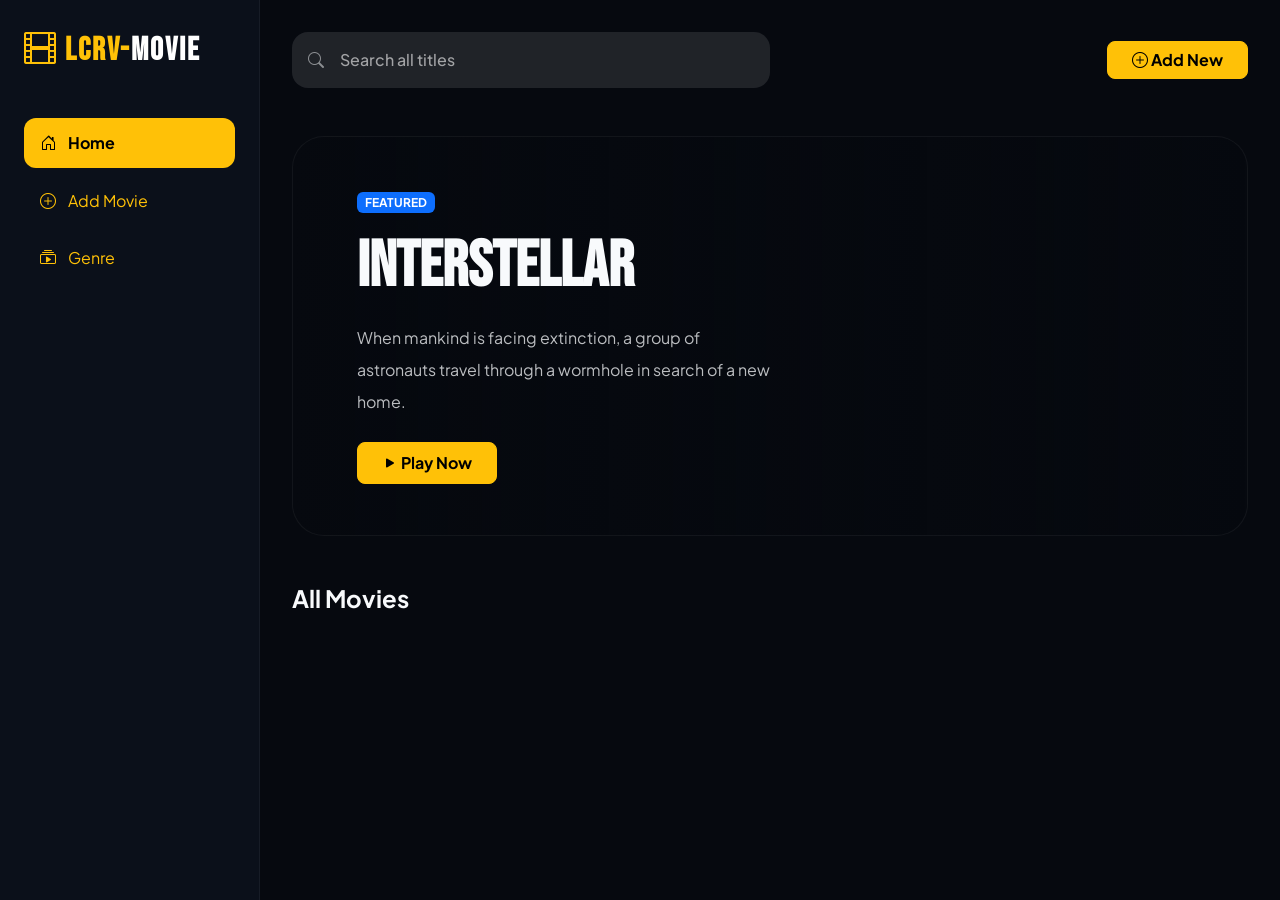
==== index.html @ ff9e3675 "first commit for project" ====
<!DOCTYPE html>
<html lang="en">

<head>
    <meta charset="UTF-8">
    <meta name="viewport" content="width=device-width, initial-scale=1.0">
    <title>Home</title>
    <link href="https://cdn.jsdelivr.net/npm/bootstrap-icons@1.11.3/font/bootstrap-icons.min.css" rel="stylesheet" />
    <link
        href="https://fonts.googleapis.com/css2?family=Plus+Jakarta+Sans:wght@300;400;500;600;700&family=Bebas+Neue&display=swap"
        rel="stylesheet" />
    <link rel="stylesheet" href="assets/libs/bootstrap/css/bootstrap.css">
    <link rel="stylesheet" href="assets/css/style.css">
</head>

<body>
    <!-- SIDEBAR -->
    <div class="sidebar d-none d-lg-block">
        <h2 class="brand mb-5 text-warning fw-bold" style="font-family:'Bebas Neue'; letter-spacing: 2px;"><i
                class="bi bi-film"></i> LCRV-<span class="text-white">MOVIE</span></h2>
        <nav>
            <a href="#" class="nav-link active"><i class="bi bi-house-door"></i> Home</a>
            <a href="#" class="nav-link" onclick="openAddModal()"><i class="bi bi-plus-circle"></i> Add Movie</a>
            <a href="#" class="nav-link"><i class="bi bi-collection-play" onclick="getGenreList()"></i>Genre</a>
        </nav>
    </div>

    <!-- MAIN CONTENT -->
    <div class="main-content">
        <div class="d-flex justify-content-between align-items-center mb-5">
            <div class="position-relative w-50">
                <i class="bi bi-search position-absolute top-50 start-0 translate-middle-y ms-3 opacity-50"></i>
                <input type="text" class="form-control ps-5 py-3 border-0 rounded-4 text-warning"
                    placeholder="Search all titles ">
            </div>
            <button class="btn btn-warning fw-bold px-4 rounded-3" onclick="openAddModal()">
                <i class="bi bi-plus-circle"></i> Add New</button>
        </div>

        <!-- Featured Section -->
        <div class="featured-hero">
            <div class="w-50">
                <span class="badge bg-primary mb-3">FEATURED</span>
                <h1 class="display-3 fw-bold mb-3" style="font-family:'Bebas Neue'">INTERSTELLAR</h1>
                <p class="opacity-75 mb-4 lh-lg">When mankind is facing extinction, a group of astronauts travel through
                    a wormhole in search of a new home.</p>
                <button class="btn btn-warning fw-bold px-4 py-2 rounded-3"><i class="bi bi-play-fill"></i> Play
                    Now</button>
            </div>
        </div>

        <!-- Movie card -->
        <h4 class="fw-bold mb-4">All Movies</h4>
        <div class="row g-4" id="movieCard"></div>
    </div>

    <!-- Create Modal -->
    <div class="modal fade" id="movieModal" tabindex="-1">
        <div class="modal-dialog modal-dialog-centered">
            <div class="modal-content p-3 border-0">
                <div class="modal-header border-0">
                    <h5 class="modal-title fw-bold" id="modalTitle">Add Movie</h5>
                    <button type="button" class="btn-close btn-close-white" data-bs-dismiss="modal"></button>
                </div>
                <div class="modal-body">
                    <input type="hidden" id="editId">
                    <div class="mb-3">
                        <label class="form-label text-warning small">Title</label>
                        <input type="text" id="title" class="form-control" placeholder="Enter movie title">
                        <small class="text-danger" id="titleError"></small>
                    </div>
                    <div class="row">
                        <div class="col-6 mb-3">
                            <label class="form-label text-warning small">Release Date</label>
                            <input type="date" id="releaseDate" class="form-control " placeholder="Select release date">
                            <small class="text-danger" id="releaseDateError"></small>
                        </div>
                        <div class="col-6 mb-3">
                            <label class="form-label text-warning small">Rating</label>
                            <input type="number" id="rating" step="0.1" class="form-control " placeholder="Rating (0-5)">
                            <small class="text-danger" id="ratingError"></small>
                        </div>
                    </div>
                    <div class="mb-3">
                        <label class="form-label text-warning small">Genre</label>
                        <select class="form-select custom-input" id="genre">
                            <option selected value="">Select Genre</option>
                        </select>
                        <small class="text-danger" id="genreError"></small>
                    </div>
                    <div class="mb-3">
                        <label class="form-label text-warning small">Poster Image</label>
                        <input type="text" id="posterFile" class="form-control " placeholder="Enter image URL">
                        <small class="text-danger" id="posterFileError"></small>
                    </div>
                    <div class="mb-3">
                        <label class="form-label text-warning small">Description</label>
                        <textarea id="description" class="form-control " rows="3"></textarea>
                        <small class="text-danger" id="descriptionError"></small>
                    </div>

                </div>
                <div class="modal-footer border-0">
                    <button type="button" class="btn btn-secondary rounded-3 px-4"
                        data-bs-dismiss="modal">Cancel</button>
                    <button type="button" id="btnSave" class="btn btn-warning fw-bold rounded-3 px-4" onclick="saveMovie()">Save
                        Changes</button>
                </div>
            </div>
        </div>
    </div>

    <!-- Delete Modal -->
    <div class="modal fade" id="deleteModal" tabindex="-1" aria-hidden="true">
        <div class="modal-dialog modal-dialog-centered" style="max-width:420px">
            <div class="modal-content bg-dark border border-secondary text-center">
                <div class="modal-body py-4 px-4">
                    <div class="fs-1 mb-2"><i class="bi bi-trash" ></i></div>
                    <h5 class="text-danger fw-bold mb-1">Delete Movie?</h5>
                    <p class="text-secondary small mb-4" id="deleteMovieName"></p>
                    <div class="d-flex gap-2 justify-content-center">
                        <button class="btn btn-secondary" data-bs-dismiss="modal">
                            <i class="bi bi-x-lg me-1"></i>Cancel
                        </button>
                        <button class="btn btn-danger" onclick="confirmDelete()">
                            <i class="bi bi-trash me-1"></i>Yes, Delete
                        </button>
                    </div>
                </div>
            </div>
        </div>
    </div>

</body>
<script src="assets/libs/bootstrap/js/bootstrap.bundle.min.js"></script>
<script src="assets/js/main.js"></script>

</html>
---- assets/css/style.css ----
:root {
    --sidebar-width: 260px;
    --bg-body: #06090f;
    --panel-bg: rgba(255, 255, 255, 0.03);
    --accent: rgba(255, 193, 7);
    --gold: #e8c840;
    --danger: #ff4d4d;
}

body {
    font-family: 'Plus Jakarta Sans', sans-serif;
    background-color: var(--bg-body);
    color: #f8fafc;
    overflow-x: hidden;
}

/* --- Sidebar Navigation --- */
.sidebar {
    width: var(--sidebar-width);
    height: 100vh;
    position: fixed;
    background: #0b101a;
    border-right: 1px solid rgba(255, 255, 255, 0.05);
    padding: 2rem 1.5rem;
    z-index: 1000;
}

.main-content {
    margin-left: var(--sidebar-width);
    min-height: 100vh;
    padding: 2rem;
}

.nav-link {
    color: var(--accent);
    padding: 0.8rem 1rem;
    border-radius: 0.75rem;
    margin-bottom: 0.5rem;
    transition: 0.3s;
    display: flex;
    align-items: center;
    gap: 12px;
    text-decoration: none;
}

.nav-link:hover,
.nav-link.active {
    background: var(--accent);
    color: black;
    font-weight: bold;
}

/* --- Featured Movie Panel --- */
.featured-hero {
    height: 400px;
    border-radius: 2rem;
    background: linear-gradient(90deg, rgba(6, 9, 15, 1) 0%, rgba(6, 9, 15, 0) 100%),
        url('https://static.wixstatic.com/media/97907f_f9d2cd373169483e8e0b70724537e014~mv2.jpg/v1/fill/w_980,h_551,al_c,q_85,usm_0.66_1.00_0.01,enc_avif,quality_auto/KarlFrench2s%20copy.jpg') center/cover;
    display: flex;
    align-items: center;
    padding: 4rem;
    margin-bottom: 3rem;
    border: 1px solid rgba(255, 255, 255, 0.05);
}

/* --- Modern Movie Card --- */
.movie-card {
    background: var(--panel-bg);
    border-radius: 1.5rem;
    border: 1px solid rgba(255, 255, 255, 0.05);
    overflow: hidden;
    transition: 0.4s cubic-bezier(0.175, 0.885, 0.32, 1.275);
    cursor: pointer;
    position: relative;
}

.movie-card:hover {
    transform: translateY(-10px) scale(1.02);
    border-color: var(--accent);
    box-shadow: 0 20px 40px rgba(0, 0, 0, 0.4);
}

/* Action Buttons on Card */
.card-actions {
    position: absolute;
    top: 10px;
    left: 10px;
    display: flex;
    gap: 5px;
    opacity: 0;
    transition: 0.3s;
    z-index: 5;
}

.movie-card:hover .card-actions {
    opacity: 1;
}

.btn-action {
    width: 35px;
    height: 35px;
    border-radius: 10px;
    border: none;
    display: flex;
    align-items: center;
    justify-content: center;
    background: rgba(0, 0, 0, 0.6);
    backdrop-filter: blur(5px);
    color: white;
    transition: 0.2s;
}

.btn-action.edit:hover {
    background: var(--accent);
    color: #06090f;
}

.btn-action.delete:hover {
    background: var(--danger);
}

.poster-wrapper {
    position: relative;
    aspect-ratio: 2/3;
    background: #1e293b;
    overflow: hidden;
}

.rating-badge {
    position: absolute;
    top: 1rem;
    right: 1rem;
    background: rgba(0, 0, 0, 0.6);
    backdrop-filter: blur(8px);
    padding: 0.4rem 0.8rem;
    border-radius: 0.5rem;
    font-weight: bold;
    color: var(--gold);
}

/* --- Full Screen Detail View --- */
.detail-overlay {
    position: fixed;
    top: 0;
    left: 0;
    width: 100%;
    height: 100%;
    background: var(--bg-body);
    z-index: 2000;
    overflow-y: auto;
}

.detail-header-img {
    height: 60vh;
    width: 100%;
    background-size: cover;
    background-position: center;
    position: relative;
}

.back-btn {
    position: absolute;
    top: 2rem;
    left: 2rem;
    background: rgba(255, 255, 255, 0.5);
    backdrop-filter: blur(10px);
    border: none;
    color: black;
    padding: 0.7rem 1.2rem;
    border-radius: 1rem;
    z-index: 2001;
}

/* Modal Custom Style*/
.modal-content {
    background: #111827;
    border: 1px solid rgba(255, 255, 255, 0.1);
    border-radius: 1.5rem;
    color: white;
}

.form-control {
    background: rgba(255, 255, 255, 0.106);
    border: 1px solid rgba(255, 255, 255, 0.1);
    color: white;
    border-radius: 0.75rem;
}

.form-control:focus {
    background: rgba(255, 255, 255, 0.08);
    color: white;
    border-color: var(--accent);
    box-shadow: none;
}

input.form-control::placeholder {
    color: rgba(255, 255, 255, 0.586) !important;
    font-weight: 500;
    opacity: 1;
}

.page-active {
    display: block !important;
}

.custom-input {
    background-color: #1f2937 !important;
    border: 1px solid #374151 !important;
    color: white !important;
    border-radius: 0.75rem !important;
}

.custom-input:focus {
    background-color: #1f2937 !important;
    border-color: var(--accent)!important;
    box-shadow: none !important;
}

.custom-input::-webkit-calendar-picker-indicator {
    filter: invert(1);
}
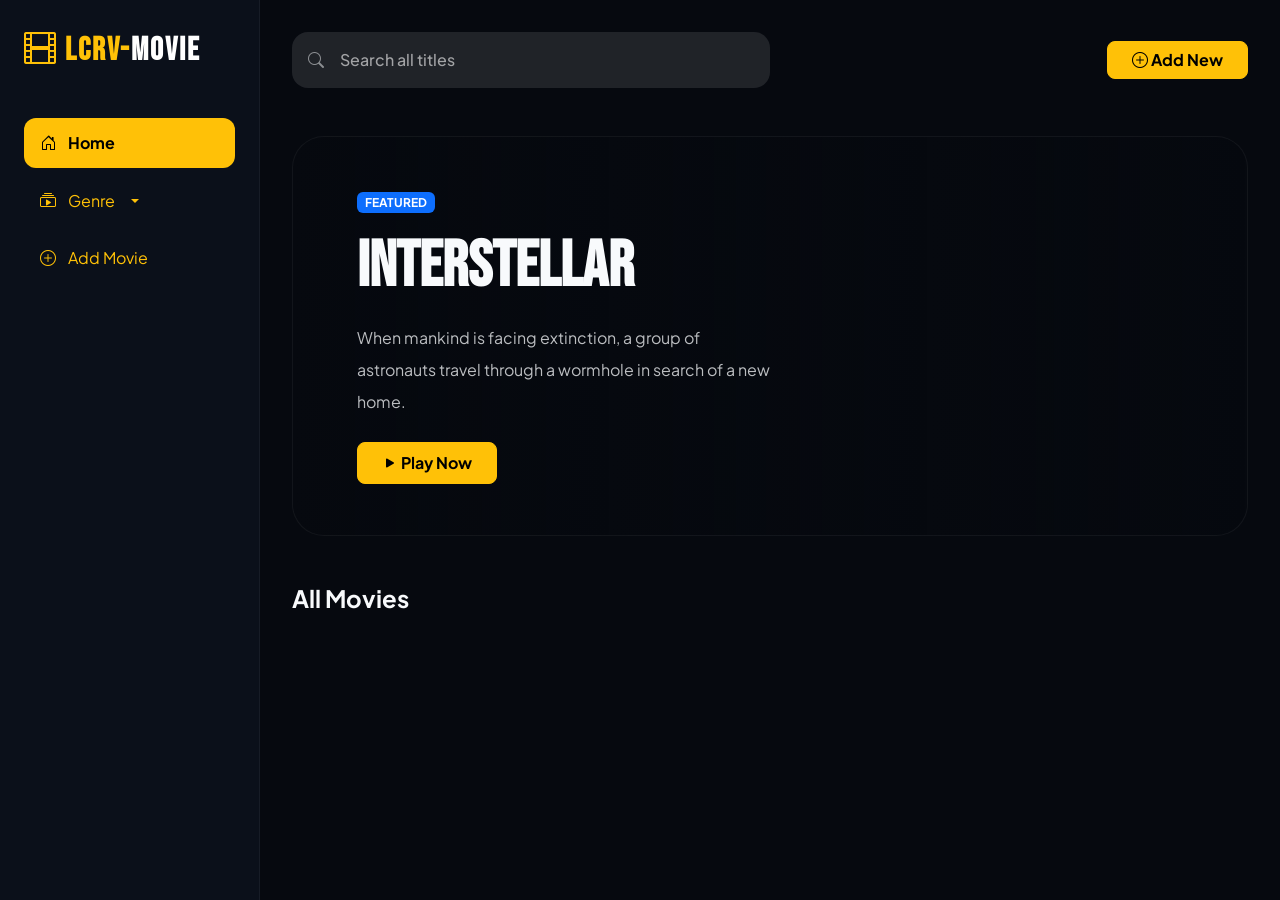
==== commit 3d01cecc: "add fliter genre" ====
--- a/index.html
+++ b/index.html
@@ -19,9 +19,20 @@
         <h2 class="brand mb-5 text-warning fw-bold" style="font-family:'Bebas Neue'; letter-spacing: 2px;"><i
                 class="bi bi-film"></i> LCRV-<span class="text-white">MOVIE</span></h2>
         <nav>
-            <a href="#" class="nav-link active"><i class="bi bi-house-door"></i> Home</a>
+            <a href="#" class="nav-link active"><i class="bi bi-house-door" onclick="getAllMovies()"></i> Home</a>
+            <li class="nav-item dropdown">
+                <a href="#" class="nav-link dropdown-toggle" id="genreDropdown" role="button" data-bs-toggle="dropdown"
+                    onclick="getGenreList()">
+                    <i class="bi bi-collection-play"></i> Genre
+                </a>
+                <ul class="dropdown-menu" id="genreMenuList">
+                    <li><a class="dropdown-item" href="#" onclick="getAllMovies()">All Genres</a></li>
+                    <li>
+                        <hr class="dropdown-divider">
+                    </li>
+                </ul>
+            </li>
             <a href="#" class="nav-link" onclick="openAddModal()"><i class="bi bi-plus-circle"></i> Add Movie</a>
-            <a href="#" class="nav-link"><i class="bi bi-collection-play" onclick="getGenreList()"></i>Genre</a>
         </nav>
     </div>
 
@@ -77,7 +88,8 @@
                         </div>
                         <div class="col-6 mb-3">
                             <label class="form-label text-warning small">Rating</label>
-                            <input type="number" id="rating" step="0.1" class="form-control " placeholder="Rating (0-5)">
+                            <input type="number" id="rating" step="0.1" class="form-control "
+                                placeholder="Rating (0-5)">
                             <small class="text-danger" id="ratingError"></small>
                         </div>
                     </div>
@@ -103,7 +115,8 @@
                 <div class="modal-footer border-0">
                     <button type="button" class="btn btn-secondary rounded-3 px-4"
                         data-bs-dismiss="modal">Cancel</button>
-                    <button type="button" id="btnSave" class="btn btn-warning fw-bold rounded-3 px-4" onclick="saveMovie()">Save
+                    <button type="button" id="btnSave" class="btn btn-warning fw-bold rounded-3 px-4"
+                        onclick="saveMovie()">Save
                         Changes</button>
                 </div>
             </div>
@@ -115,7 +128,7 @@
         <div class="modal-dialog modal-dialog-centered" style="max-width:420px">
             <div class="modal-content bg-dark border border-secondary text-center">
                 <div class="modal-body py-4 px-4">
-                    <div class="fs-1 mb-2"><i class="bi bi-trash" ></i></div>
+                    <div class="fs-1 mb-2"><i class="bi bi-trash"></i></div>
                     <h5 class="text-danger fw-bold mb-1">Delete Movie?</h5>
                     <p class="text-secondary small mb-4" id="deleteMovieName"></p>
                     <div class="d-flex gap-2 justify-content-center">
--- a/assets/css/style.css
+++ b/assets/css/style.css
@@ -218,4 +218,39 @@
 
 .custom-input::-webkit-calendar-picker-indicator {
     filter: invert(1);
+}
+
+/* Dropdown Menu */
+.dropdown-menu {
+    background-color: #1a1a1a; 
+    border: 1px solid #333;
+    border-radius: 12px; 
+    box-shadow: 0 10px 30px rgba(0,0,0,0.5); 
+    margin-top: 50px !important; 
+    padding: 8px;
+    animation: fadeIn 0.3s ease forwards;
+}
+
+.dropdown-item {
+    color: #ddd !important;
+    border-radius: 8px;
+    padding: 8px 16px;
+    transition: 0.2s;
+}
+.navbar-nav, .nav-item {
+    list-style: none !important;
+}
+
+.dropdown-item:hover {
+    background-color: #ffc107 !important; 
+    color: #000 !important; 
+}
+
+.dropdown-menu {
+    list-style: none !important; 
+}
+
+@keyframes fadeIn {
+    from { opacity: 0; transform: translateY(-10px); }
+    to { opacity: 1; transform: translateY(0); }
 }
